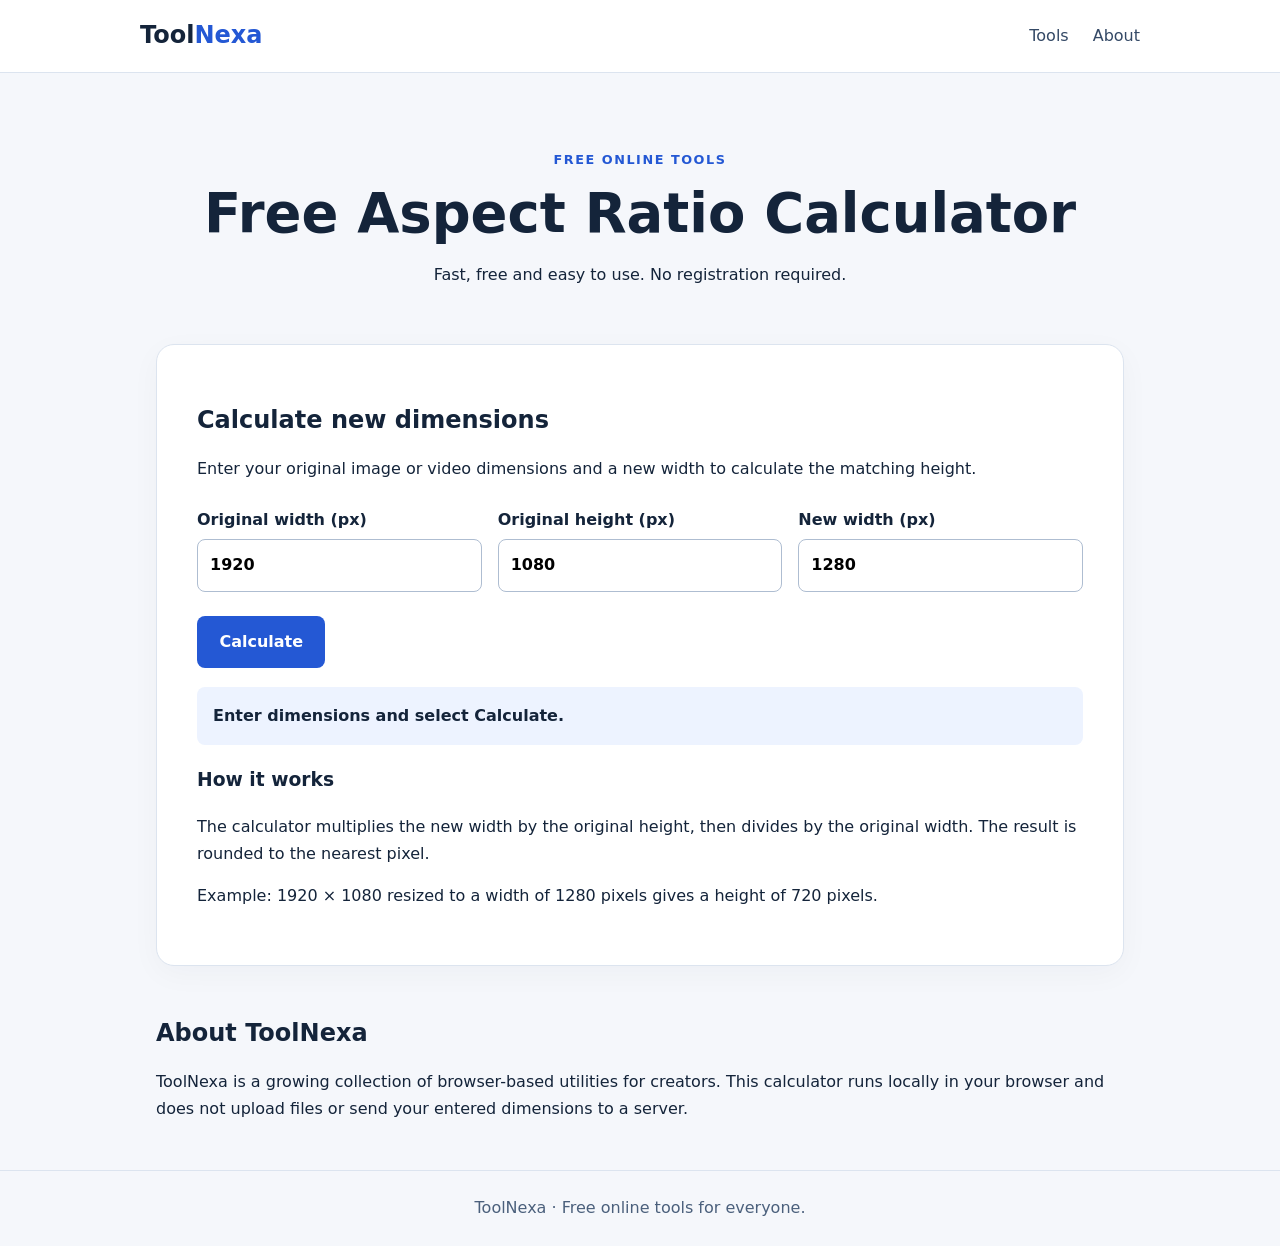
==== aspect-ratio-calculator/index.html @ 3cdeda78 "Add aspect-ratio-calculator/index.html" ====
<!doctype html>
<html lang="en">
<head>
  <meta charset="utf-8">
  <meta name="viewport" content="width=device-width, initial-scale=1">
  <title>Free Aspect Ratio Calculator for Images &amp; Video | ToolNexa</title>
  <meta name="description" content="Calculate image and video dimensions while preserving their aspect ratio. Free, simple, and no registration required.">
  <link rel="canonical" href="https://hengki18.github.io/toolnexa/aspect-ratio-calculator/">
  <link rel="stylesheet" href="../style.css">
  <script src="../script.js" defer></script>
</head>
<body>
  <header class="site-header"><a class="brand" href="../">Tool<span>Nexa</span></a><nav aria-label="Main navigation"><a href="../#tools">Tools</a><a href="../#about">About</a></nav></header>
  <main>
    <section class="hero"><p class="eyebrow">FREE ONLINE TOOLS</p><h1>Free Aspect Ratio Calculator</h1><p>Fast, free and easy to use. No registration required.</p></section>
    <section class="panel" id="calculator">
      <h2>Calculate new dimensions</h2>
      <p>Enter your original image or video dimensions and a new width to calculate the matching height.</p>
      <form id="ratio-form">
        <div class="fields">
          <label>Original width (px)<input id="width" type="number" min="1" max="100000" step="1" value="1920" required></label>
          <label>Original height (px)<input id="height" type="number" min="1" max="100000" step="1" value="1080" required></label>
          <label>New width (px)<input id="new-width" type="number" min="1" max="100000" step="1" value="1280" required></label>
        </div>
        <button type="submit">Calculate</button>
      </form>
      <output id="result" aria-live="polite">Enter dimensions and select Calculate.</output>
      <h3>How it works</h3><p>The calculator multiplies the new width by the original height, then divides by the original width. The result is rounded to the nearest pixel.</p>
      <p>Example: 1920 × 1080 resized to a width of 1280 pixels gives a height of 720 pixels.</p>
    </section>
    <section id="about" class="about"><h2>About ToolNexa</h2><p>ToolNexa is a growing collection of browser-based utilities for creators. This calculator runs locally in your browser and does not upload files or send your entered dimensions to a server.</p></section>
  </main>
  <footer>ToolNexa · Free online tools for everyone.</footer>
</body>
</html>
---- style.css ----
* { box-sizing: border-box; }
:root { color-scheme: light; font-family: system-ui, sans-serif; color: #14243a; background: #f5f7fb; }
body { margin: 0; line-height: 1.65; }
.site-header { display: flex; flex-wrap: wrap; align-items: center; justify-content: space-between; gap: 1rem; padding: 1rem max(5%, calc((100% - 1000px)/2)); background: white; border-bottom: 1px solid #dce4ef; }
.brand { font-size: 1.5rem; font-weight: 800; text-decoration: none; color: #14243a; }
.brand span { color: #2458d4; }
nav { display: flex; gap: 1.5rem; }
nav a { color: #344966; text-decoration: none; }
main { max-width: 1000px; margin: auto; padding: 0 1rem; }
.hero { text-align: center; padding: 4rem 0 2.5rem; }
.eyebrow { color: #2458d4; font-weight: 700; letter-spacing: .12em; font-size: .8rem; }
h1 { font-size: clamp(2rem, 5vw, 3.4rem); line-height: 1.15; margin: .6rem 0; }
h2 { line-height: 1.3; }
.panel { background: white; border: 1px solid #dce4ef; border-radius: 18px; padding: clamp(1.2rem, 4vw, 2.5rem); box-shadow: 0 8px 30px #14243a09; }
.fields { display: grid; grid-template-columns: repeat(auto-fit, minmax(160px, 1fr)); gap: 1rem; margin: 1.5rem 0; }
label { display: grid; gap: .4rem; font-weight: 600; }
input { width: 100%; padding: .75rem; border: 1px solid #aebdd1; border-radius: 8px; font: inherit; }
button { background: #2458d4; color: white; border: 0; border-radius: 8px; padding: .8rem 1.4rem; font: inherit; font-weight: 700; cursor: pointer; }
button:hover { background: #1944b0; }
:focus-visible { outline: 3px solid #e59b19; outline-offset: 3px; }
output { display: block; margin: 1.2rem 0; padding: 1rem; background: #edf3ff; border-radius: 8px; font-weight: 600; overflow-wrap: anywhere; }
.about { padding: 2rem 0; }
footer { text-align: center; border-top: 1px solid #dce4ef; padding: 1.5rem; color: #4b607c; }
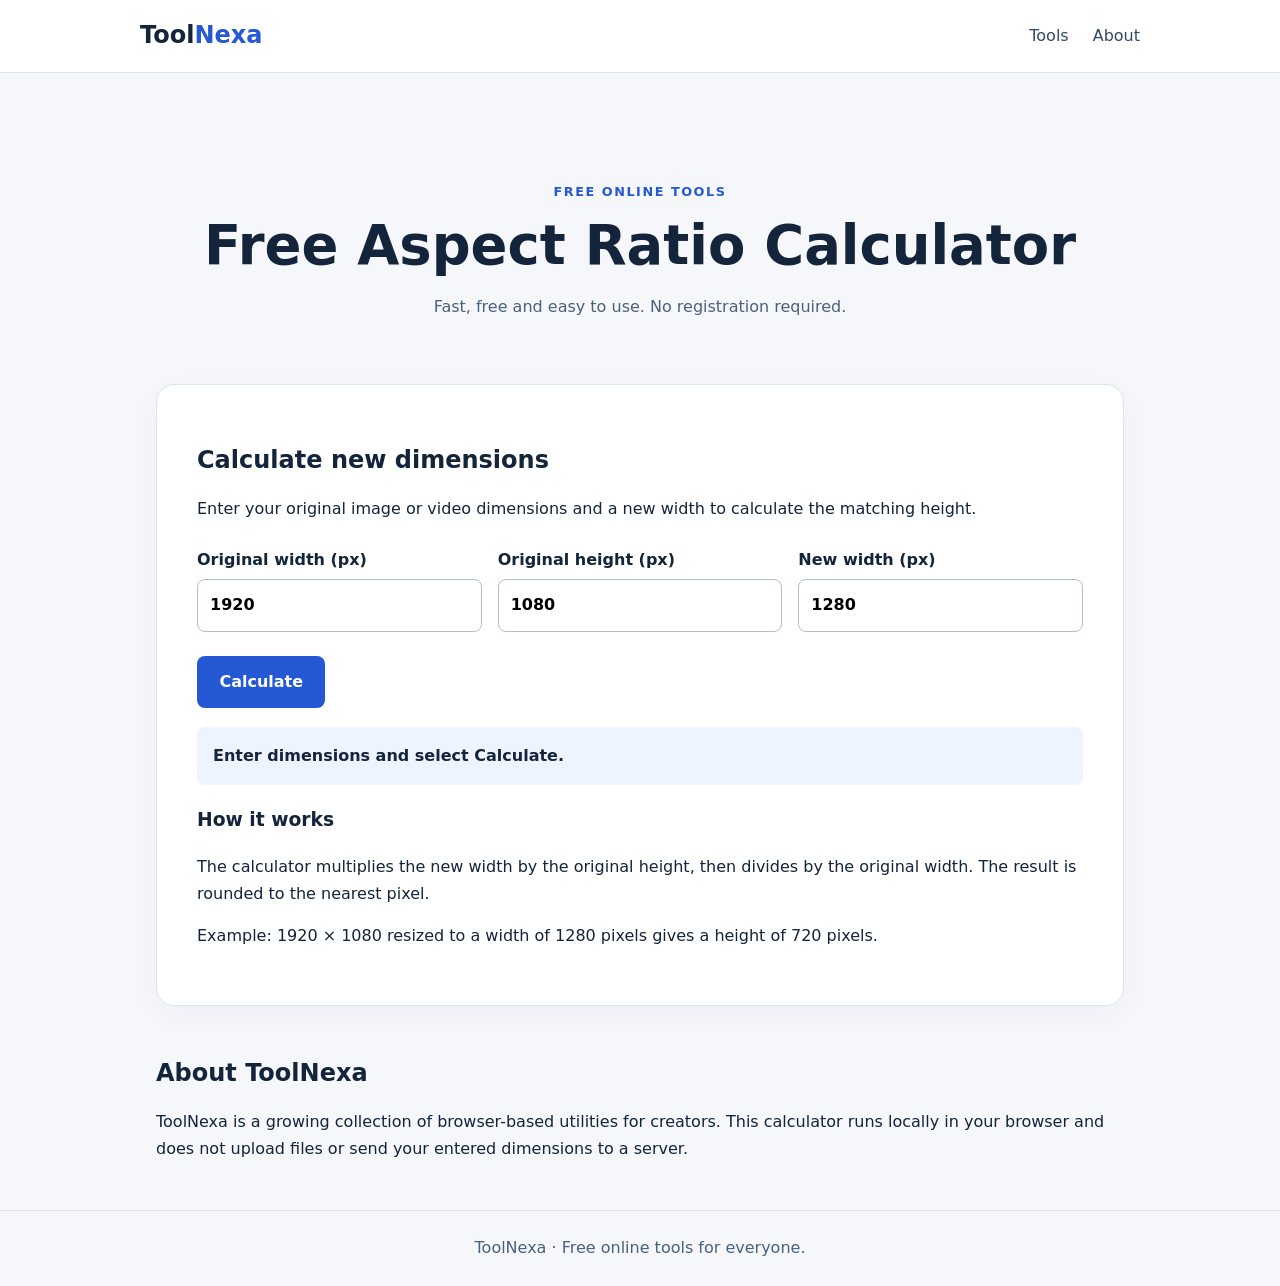
==== commit 2fad0d02: "Load versioned stylesheet in aspect-ratio-calculator/index.html" ====
--- a/aspect-ratio-calculator/index.html
+++ b/aspect-ratio-calculator/index.html
@@ -6,7 +6,7 @@
   <title>Free Aspect Ratio Calculator for Images &amp; Video | ToolNexa</title>
   <meta name="description" content="Calculate image and video dimensions while preserving their aspect ratio. Free, simple, and no registration required.">
   <link rel="canonical" href="https://hengki18.github.io/toolnexa/aspect-ratio-calculator/">
-  <link rel="stylesheet" href="../style.css">
+  <link rel="stylesheet" href="../style-v2.css">
   <script src="../script.js" defer></script>
 </head>
 <body>
--- a/style-v2.css
+++ b/style-v2.css
@@ -0,0 +1,43 @@
+* { box-sizing: border-box; }
+:root { color-scheme: light; font-family: system-ui, sans-serif; color: #14243a; background: #f5f7fb; }
+body { margin: 0; line-height: 1.65; }
+.site-header { display: flex; flex-wrap: wrap; align-items: center; justify-content: space-between; gap: 1rem; padding: 1rem max(5%, calc((100% - 1000px)/2)); background: white; border-bottom: 1px solid #dce4ef; }
+.brand { font-size: 1.5rem; font-weight: 800; text-decoration: none; color: #14243a; }
+.brand span { color: #2458d4; }
+nav { display: flex; gap: 1.5rem; }
+nav a { color: #344966; text-decoration: none; }
+main { max-width: 1000px; margin: auto; padding: 0 1rem; }
+.hero { text-align: center; padding: 4rem 0 2.5rem; }
+.eyebrow { color: #2458d4; font-weight: 700; letter-spacing: .12em; font-size: .8rem; }
+h1 { font-size: clamp(2rem, 5vw, 3.4rem); line-height: 1.15; margin: .6rem 0; }
+h2 { line-height: 1.3; }
+.panel { background: white; border: 1px solid #dce4ef; border-radius: 18px; padding: clamp(1.2rem, 4vw, 2.5rem); box-shadow: 0 8px 30px #14243a09; }
+.fields { display: grid; grid-template-columns: repeat(auto-fit, minmax(160px, 1fr)); gap: 1rem; margin: 1.5rem 0; }
+label { display: grid; gap: .4rem; font-weight: 600; }
+input { width: 100%; padding: .75rem; border: 1px solid #aebdd1; border-radius: 8px; font: inherit; }
+button { background: #2458d4; color: white; border: 0; border-radius: 8px; padding: .8rem 1.4rem; font: inherit; font-weight: 700; cursor: pointer; }
+button:hover { background: #1944b0; }
+:focus-visible { outline: 3px solid #e59b19; outline-offset: 3px; }
+output { display: block; margin: 1.2rem 0; padding: 1rem; background: #edf3ff; border-radius: 8px; font-weight: 600; overflow-wrap: anywhere; }
+.about { padding: 2rem 0; }
+footer { text-align: center; border-top: 1px solid #dce4ef; padding: 1.5rem; color: #4b607c; }
+
+.hero { padding: clamp(3rem,8vw,6rem) 0 3rem; }
+.hero p:not(.eyebrow) { color: #4b607c; }
+.cta { display: inline-block; margin: 1rem 0; background: #2458d4; color: white; text-decoration: none; padding: .8rem 1.4rem; border-radius: 10px; font-weight: 700; }
+.cta:hover { background: #1944b0; }
+.trust { font-size: .88rem; }
+.directory { padding: 1rem 0 2rem; }
+.directory h2 { margin: .3rem 0; font-size: 2rem; }
+.tool-grid { display: grid; grid-template-columns: repeat(auto-fit,minmax(min(100%,260px),1fr)); gap: 1rem; margin-top: 1.5rem; }
+.tool-card { display: flex; flex-direction: column; align-items: flex-start; background: white; border: 1px solid #dce4ef; padding: 1.5rem; border-radius: 16px; color: #14243a; text-decoration: none; }
+a.tool-card:hover { border-color: #2458d4; box-shadow: 0 8px 24px #2458d414; }
+.tool-icon { display: grid; place-items: center; width: 48px; height: 48px; border-radius: 12px; background: #edf3ff; color: #2458d4; font-size: 1.6rem; font-weight: bold; margin-bottom: 1rem; }
+.category { font-size: .7rem; font-weight: 700; letter-spacing: .06em; color: #4b607c; }
+.tool-card h3 { margin: .5rem 0 0; line-height: 1.3; }
+.tool-card p { color: #4b607c; flex: 1; }
+.tool-link { color: #2458d4; font-weight: 700; }
+.coming { color: #4b607c; font-size: .85rem; background: #f0f3f7; padding: .2rem .65rem; border-radius: 20px; }
+
+/* Responsive fallback for narrow screens */
+@media (max-width: 600px) { .tool-grid { grid-template-columns: 1fr; } .site-header { gap: .6rem; } }
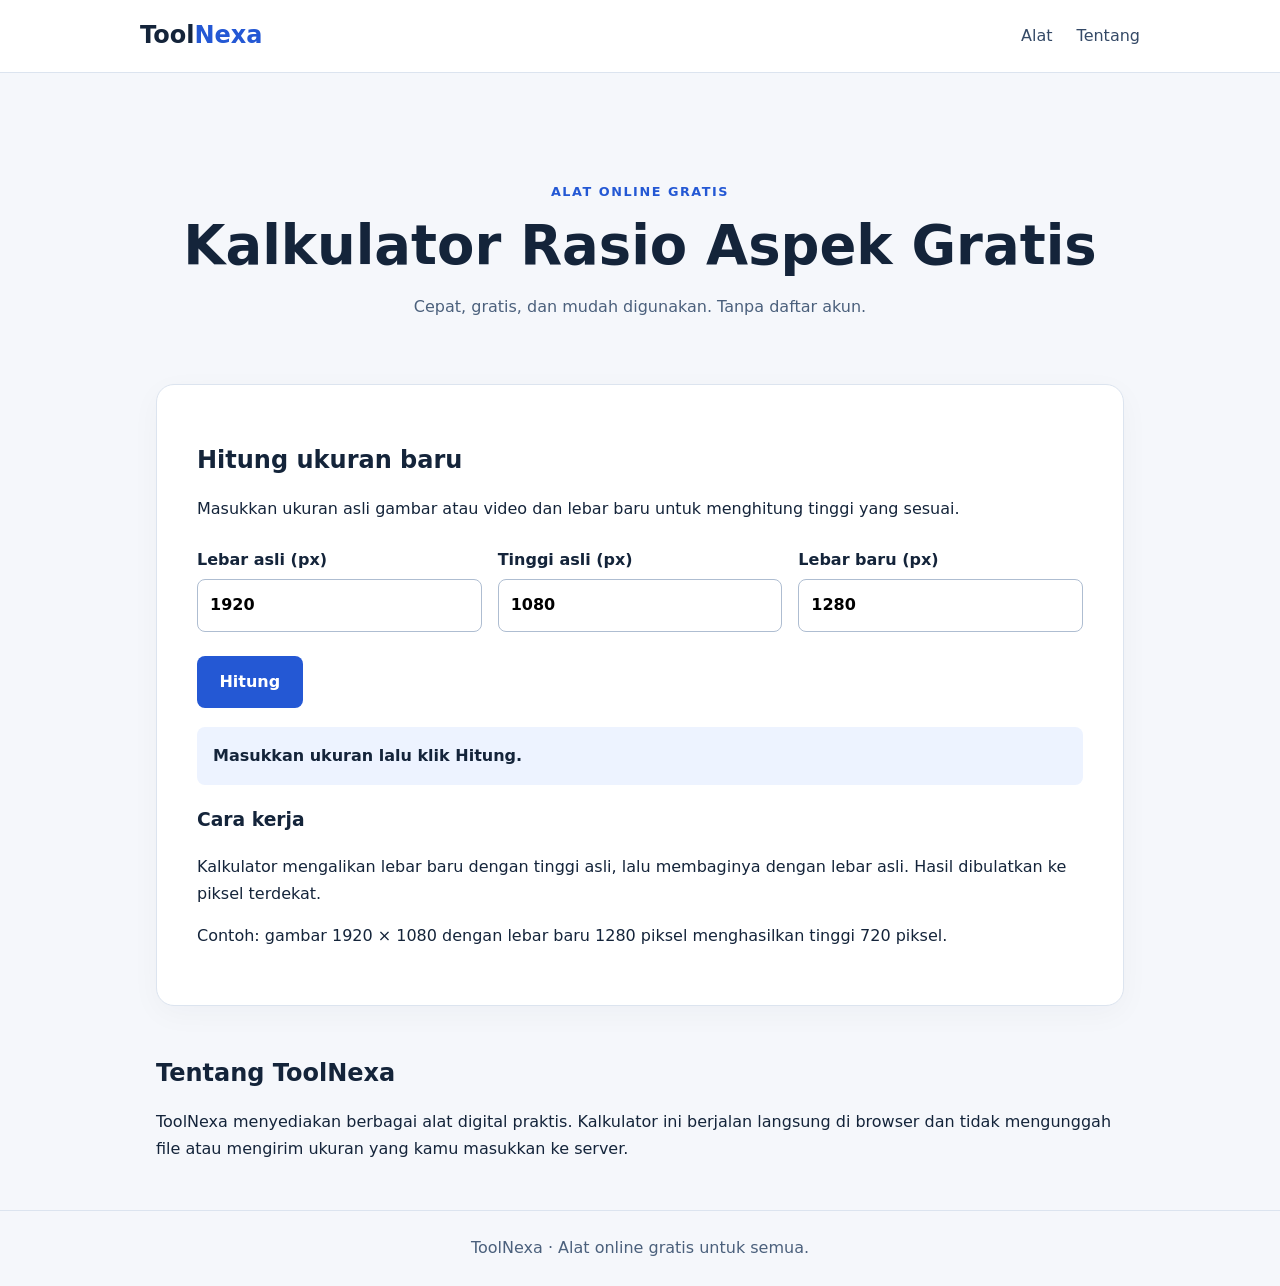
==== commit 895a3f39: "Localize ToolNexa to Indonesian: aspect-ratio-calculator/index.html" ====
--- a/aspect-ratio-calculator/index.html
+++ b/aspect-ratio-calculator/index.html
@@ -1,35 +1,35 @@
 <!doctype html>
-<html lang="en">
+<html lang="id">
 <head>
   <meta charset="utf-8">
   <meta name="viewport" content="width=device-width, initial-scale=1">
-  <title>Free Aspect Ratio Calculator for Images &amp; Video | ToolNexa</title>
-  <meta name="description" content="Calculate image and video dimensions while preserving their aspect ratio. Free, simple, and no registration required.">
+  <title>Kalkulator Rasio Aspek Gambar dan Video Gratis | ToolNexa</title>
+  <meta name="description" content="Hitung ukuran gambar dan video tanpa mengubah rasio aspek. Gratis, mudah, dan tanpa daftar akun.">
   <link rel="canonical" href="https://hengki18.github.io/toolnexa/aspect-ratio-calculator/">
   <link rel="stylesheet" href="../style-v2.css">
-  <script src="../script.js" defer></script>
+  <script src="../script.js?v=2" defer></script>
 </head>
 <body>
-  <header class="site-header"><a class="brand" href="../">Tool<span>Nexa</span></a><nav aria-label="Main navigation"><a href="../#tools">Tools</a><a href="../#about">About</a></nav></header>
+  <header class="site-header"><a class="brand" href="../">Tool<span>Nexa</span></a><nav aria-label="Navigasi utama"><a href="../#tools">Alat</a><a href="../#about">Tentang</a></nav></header>
   <main>
-    <section class="hero"><p class="eyebrow">FREE ONLINE TOOLS</p><h1>Free Aspect Ratio Calculator</h1><p>Fast, free and easy to use. No registration required.</p></section>
+    <section class="hero"><p class="eyebrow">ALAT ONLINE GRATIS</p><h1>Kalkulator Rasio Aspek Gratis</h1><p>Cepat, gratis, dan mudah digunakan. Tanpa daftar akun.</p></section>
     <section class="panel" id="calculator">
-      <h2>Calculate new dimensions</h2>
-      <p>Enter your original image or video dimensions and a new width to calculate the matching height.</p>
+      <h2>Hitung ukuran baru</h2>
+      <p>Masukkan ukuran asli gambar atau video dan lebar baru untuk menghitung tinggi yang sesuai.</p>
       <form id="ratio-form">
         <div class="fields">
-          <label>Original width (px)<input id="width" type="number" min="1" max="100000" step="1" value="1920" required></label>
-          <label>Original height (px)<input id="height" type="number" min="1" max="100000" step="1" value="1080" required></label>
-          <label>New width (px)<input id="new-width" type="number" min="1" max="100000" step="1" value="1280" required></label>
+          <label>Lebar asli (px)<input id="width" type="number" min="1" max="100000" step="1" value="1920" required></label>
+          <label>Tinggi asli (px)<input id="height" type="number" min="1" max="100000" step="1" value="1080" required></label>
+          <label>Lebar baru (px)<input id="new-width" type="number" min="1" max="100000" step="1" value="1280" required></label>
         </div>
-        <button type="submit">Calculate</button>
+        <button type="submit">Hitung</button>
       </form>
-      <output id="result" aria-live="polite">Enter dimensions and select Calculate.</output>
-      <h3>How it works</h3><p>The calculator multiplies the new width by the original height, then divides by the original width. The result is rounded to the nearest pixel.</p>
-      <p>Example: 1920 × 1080 resized to a width of 1280 pixels gives a height of 720 pixels.</p>
+      <output id="result" aria-live="polite">Masukkan ukuran lalu klik Hitung.</output>
+      <h3>Cara kerja</h3><p>Kalkulator mengalikan lebar baru dengan tinggi asli, lalu membaginya dengan lebar asli. Hasil dibulatkan ke piksel terdekat.</p>
+      <p>Contoh: gambar 1920 × 1080 dengan lebar baru 1280 piksel menghasilkan tinggi 720 piksel.</p>
     </section>
-    <section id="about" class="about"><h2>About ToolNexa</h2><p>ToolNexa is a growing collection of browser-based utilities for creators. This calculator runs locally in your browser and does not upload files or send your entered dimensions to a server.</p></section>
+    <section id="about" class="about"><h2>Tentang ToolNexa</h2><p>ToolNexa menyediakan berbagai alat digital praktis. Kalkulator ini berjalan langsung di browser dan tidak mengunggah file atau mengirim ukuran yang kamu masukkan ke server.</p></section>
   </main>
-  <footer>ToolNexa · Free online tools for everyone.</footer>
+  <footer>ToolNexa · Alat online gratis untuk semua.</footer>
 </body>
 </html>
